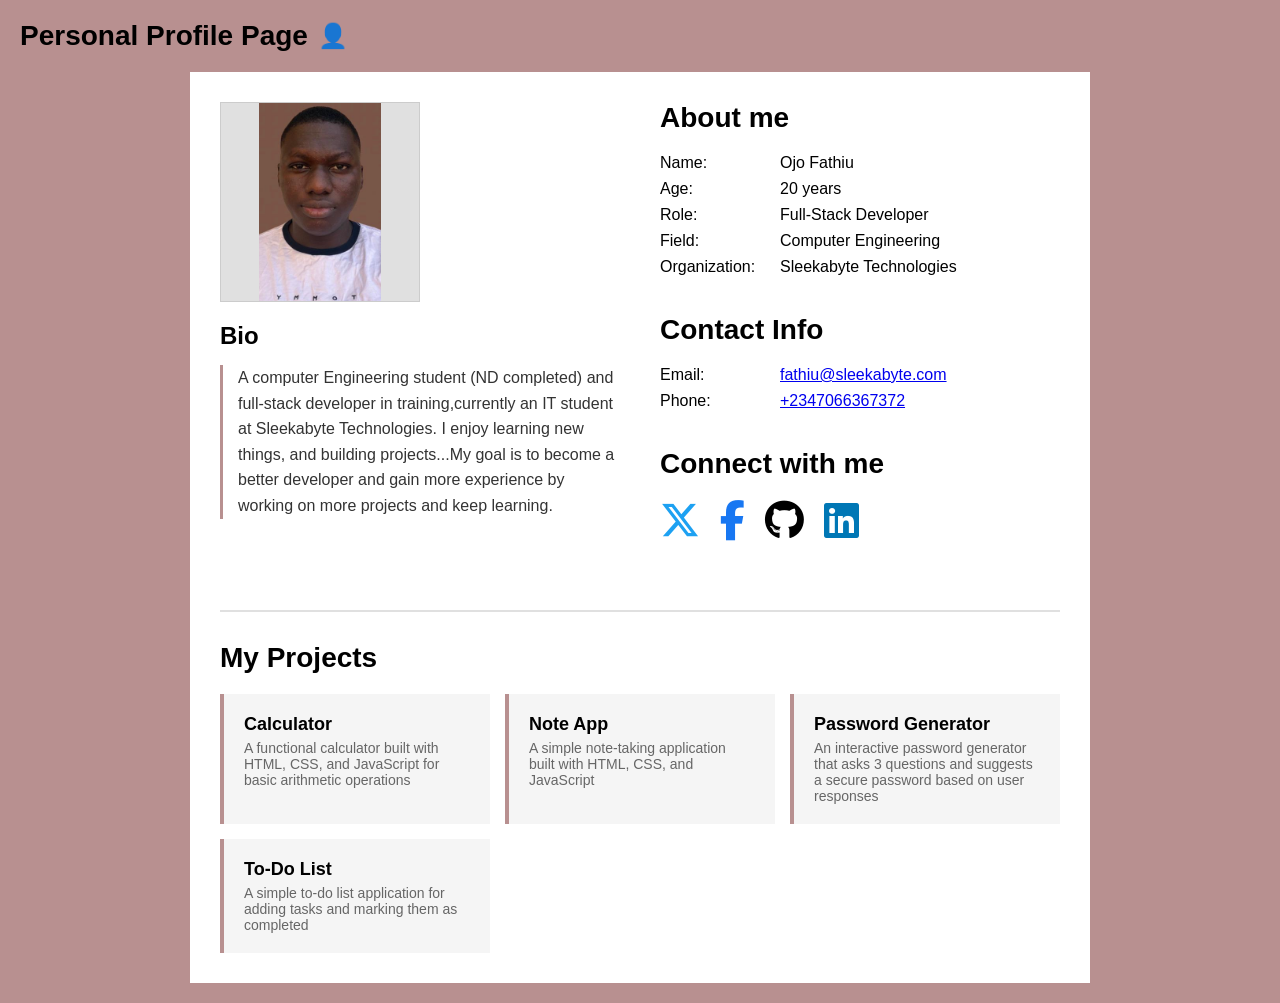
==== index.html @ 674bb8d2 "Initial commit" ====
<!DOCTYPE html>
<html lang="en">
<head>
    <meta charset="UTF-8">
    <meta name="viewport" content="width=device-width, initial-scale=1.0">
    <title>Personal Profile Page</title>
    <link rel="stylesheet" href="https://cdnjs.cloudflare.com/ajax/libs/font-awesome/6.4.0/css/all.min.css">
    <link rel="stylesheet" href="style.css">
</head>
<body>
    <div class="header">
        <h1>Personal Profile Page</h1>
        <span class="header-icon">👤</span>
    </div>

    <div class="container">
        <div class="left-column">
            <div class="profile-image">
                <img src="image.png" alt="Profile Picture">
            </div>
            
            <div class="bio-section">
                <h2>Bio</h2>
                <div class="bio-content">
                    <p>A computer Engineering student (ND completed) and full-stack developer in training,currently an IT student at Sleekabyte Technologies. I enjoy learning new things, and building projects...My goal is to become a better developer and gain more experience by working on more projects and keep learning.</p>
                </div>
            </div>
        </div>

        <div class="right-column">
            <div class="section">
                <h2>About me</h2>
                <div class="info-row">
                    <span class="info-label">Name:</span>
                    <span class="info-value">Ojo Fathiu</span>
                </div>
                <div class="info-row">
                    <span class="info-label">Age:</span>
                    <span class="info-value">20 years</span>
                </div>
                <div class="info-row">
                    <span class="info-label">Role:</span>
                    <span class="info-value">Full-Stack Developer</span>
                </div>
                <div class="info-row">
                    <span class="info-label">Field:</span>
                    <span class="info-value">Computer Engineering</span>
                </div>
                <div class="info-row">
                    <span class="info-label">Organization:</span>
                    <span class="info-value">Sleekabyte Technologies</span>
                </div>
            </div>

            <div class="section">
                <h2>Contact Info</h2>
                <div class="info-row">
                    <span class="info-label">Email:</span>
                    <a href="mailto:fathiu@sleekabyte.com" class="info-value contact-link">fathiu@sleekabyte.com</a>
                </div>
                <div class="info-row">
                    <span class="info-label">Phone:</span>
                    <a href="tel:+2347066367372" class="info-value contact-link">+2347066367372</a>
                </div>
            </div>

            <div class="section">
                <h2>Connect with me</h2>
                <div class="social-icons">
                    <i class="fab fa-x-twitter social-icon" onclick="openSocial('twitter')"></i>
                    <i class="fab fa-facebook-f social-icon" onclick="openSocial('facebook')"></i>
                    <i class="fab fa-github social-icon" onclick="openSocial('github')"></i>
                    <i class="fab fa-linkedin social-icon" onclick="openSocial('linkedin')"></i>
                </div>
            </div>
        </div>

        <div class="portfolio-section">
            <h2>My Projects</h2>
            <div class="project-list" id="projectList"></div>
        </div>
    </div>

    <div id="projectModal" class="modal" onclick="closeModal(event)">
        <div class="modal-content" onclick="event.stopPropagation()">
            <span class="close-btn" onclick="closeModal()">&times;</span>
            <h3 class="modal-title" id="modalTitle"></h3>
            <p id="modalDesc"></p>
            <a id="modalLink" href="#" target="_blank" class="modal-link">View Project</a>
        </div>
    </div>

    <script src="script.js"></script>
</body>
</html>
---- style.css ----
* {
    margin: 0;
    padding: 0;
    box-sizing: border-box;
}

body {
    font-family: Arial, sans-serif;
    background-color: #b89090;
    padding: 20px;
}

.header {
    display: flex;
    align-items: center;
    gap: 10px;
    margin-bottom: 20px;
}

.header h1 {
    font-size: 28px;
    color: #000;
}

.header-icon {
    font-size: 24px;
}

.container {
    max-width: 900px;
    margin: 0 auto;
    background-color: #fff;
    padding: 30px;
    display: grid;
    grid-template-columns: 1fr 1fr;
    gap: 40px;
}

.left-column {
    display: flex;
    flex-direction: column;
    gap: 20px;
}

.profile-image {
    width: 200px;
    height: 200px;
    background-color: #e0e0e0;
    display: flex;
    align-items: center;
    justify-content: center;
    border: 1px solid #ccc;
}

.profile-image svg {
    width: 150px;
    height: 150px;
}

.profile-image img {
    width: 100%;
    height: 100%;
    object-fit: contain;
}

.bio-section h2 {
    font-size: 24px;
    margin-bottom: 15px;
    color: #000;
}

.bio-content {
    border-left: 3px solid #b89090;
    padding-left: 15px;
    color: #333;
    line-height: 1.6;
}

.right-column {
    display: flex;
    flex-direction: column;
    gap: 30px;
}

.section h2 {
    font-size: 28px;
    margin-bottom: 20px;
    color: #000;
}

.info-row {
    display: flex;
    margin-bottom: 8px;
}

.info-label {
    width: 120px;
    font-weight: normal;
    color: #000;
}

.info-value {
    color: #000;
}

.contact-link {
    color: #0000ee;
    text-decoration: underline;
}

.social-icons {
    display: flex;
    gap: 20px;
    margin-top: 10px;
}

.social-icon {
    font-size: 40px;
    cursor: pointer;
    transition: transform 0.2s;
}

.social-icon:hover {
    transform: scale(1.1);
}

.fa-x-twitter { color: #1DA1F2; }
.fa-facebook-f { color: #1877F2; }
.fa-github { color: #000; }
.fa-linkedin { color: #0077B5; }

.portfolio-section {
    margin-top: 30px;
    padding-top: 30px;
    border-top: 2px solid #e0e0e0;
    grid-column: 1 / -1;
}

.portfolio-section h2 {
    font-size: 28px;
    margin-bottom: 20px;
    color: #000;
}

.project-list {
    display: grid;
    grid-template-columns: repeat(auto-fit, minmax(250px, 1fr));
    gap: 15px;
}

.project-item {
    background-color: #f5f5f5;
    padding: 20px;
    border-left: 4px solid #b89090;
    cursor: pointer;
    transition: all 0.3s;
}

.project-item:hover {
    background-color: #e8e8e8;
    transform: translateX(10px);
}

.project-name {
    font-size: 18px;
    font-weight: bold;
    color: #000;
    margin-bottom: 5px;
}

.project-desc {
    font-size: 14px;
    color: #666;
}

.modal {
    display: none;
    position: fixed;
    top: 0;
    left: 0;
    width: 100%;
    height: 100%;
    background-color: rgba(0,0,0,0.7);
    z-index: 1000;
}

.modal-content {
    background-color: #fff;
    margin: 10% auto;
    padding: 30px;
    width: 80%;
    max-width: 500px;
    position: relative;
    border-radius: 5px;
}

.close-btn {
    position: absolute;
    top: 10px;
    right: 20px;
    font-size: 30px;
    cursor: pointer;
}

.modal-title {
    font-size: 24px;
    margin-bottom: 15px;
}

.modal-link {
    display: inline-block;
    margin-top: 15px;
    padding: 10px 20px;
    background-color: #b89090;
    color: #fff;
    text-decoration: none;
    border-radius: 3px;
}

.modal-link:hover {
    background-color: #a08080;
}

@media (max-width: 768px) {
    .container {
        grid-template-columns: 1fr;
    }
}
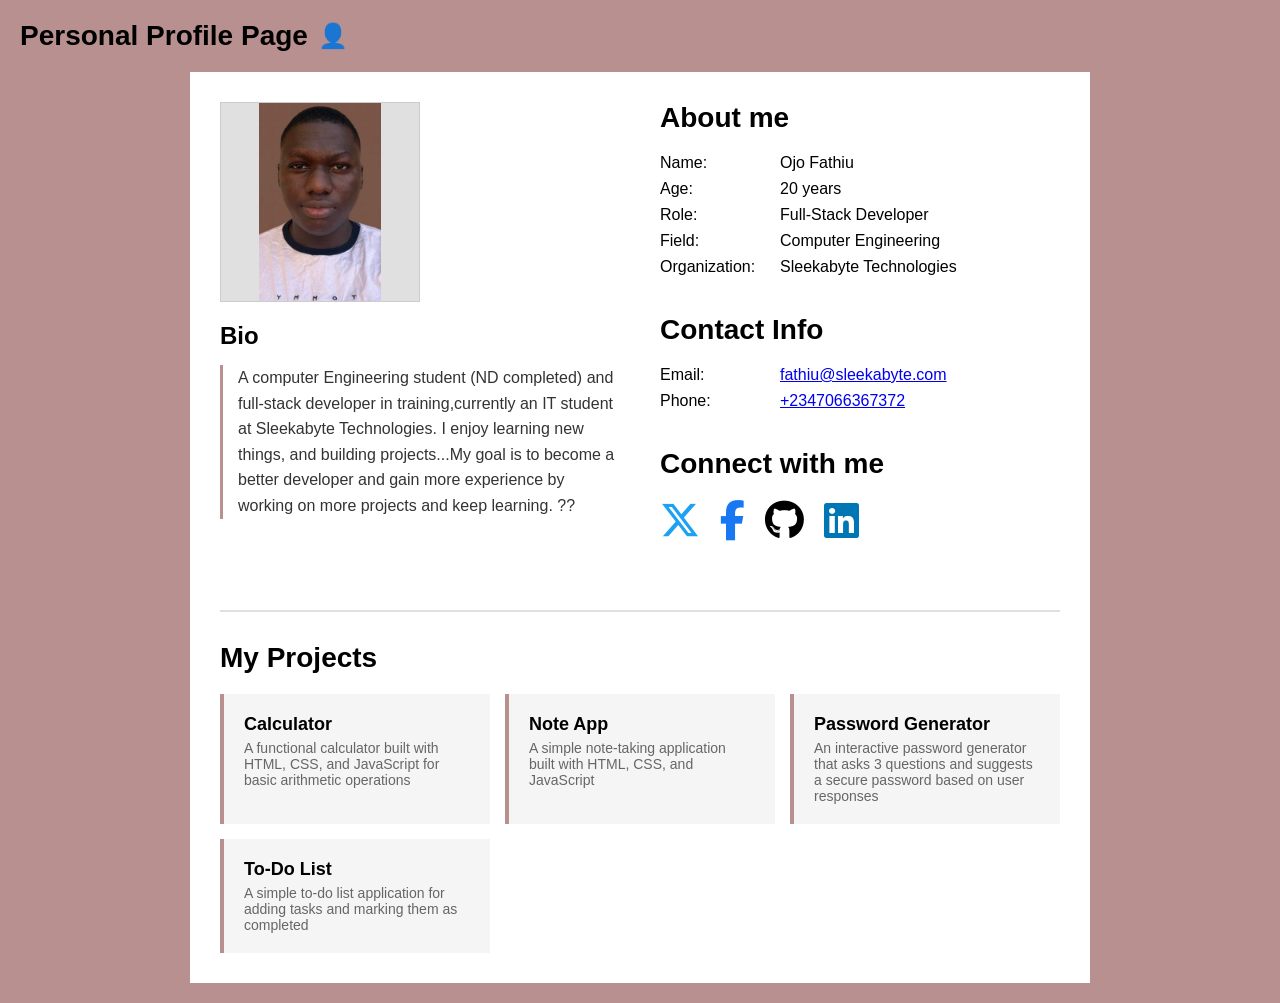
==== commit 69d1c291: "Initial commit" ====
--- a/index.html
+++ b/index.html
@@ -22,11 +22,10 @@
             <div class="bio-section">
                 <h2>Bio</h2>
                 <div class="bio-content">
-                    <p>A computer Engineering student (ND completed) and full-stack developer in training,currently an IT student at Sleekabyte Technologies. I enjoy learning new things, and building projects...My goal is to become a better developer and gain more experience by working on more projects and keep learning.</p>
+                    <p>A computer Engineering student (ND completed) and full-stack developer in training,currently an IT student at Sleekabyte Technologies. I enjoy learning new things, and building projects...My goal is to become a better developer and gain more experience by working on more projects and keep learning. ??</p>
                 </div>
             </div>
         </div>
-
         <div class="right-column">
             <div class="section">
                 <h2>About me</h2>
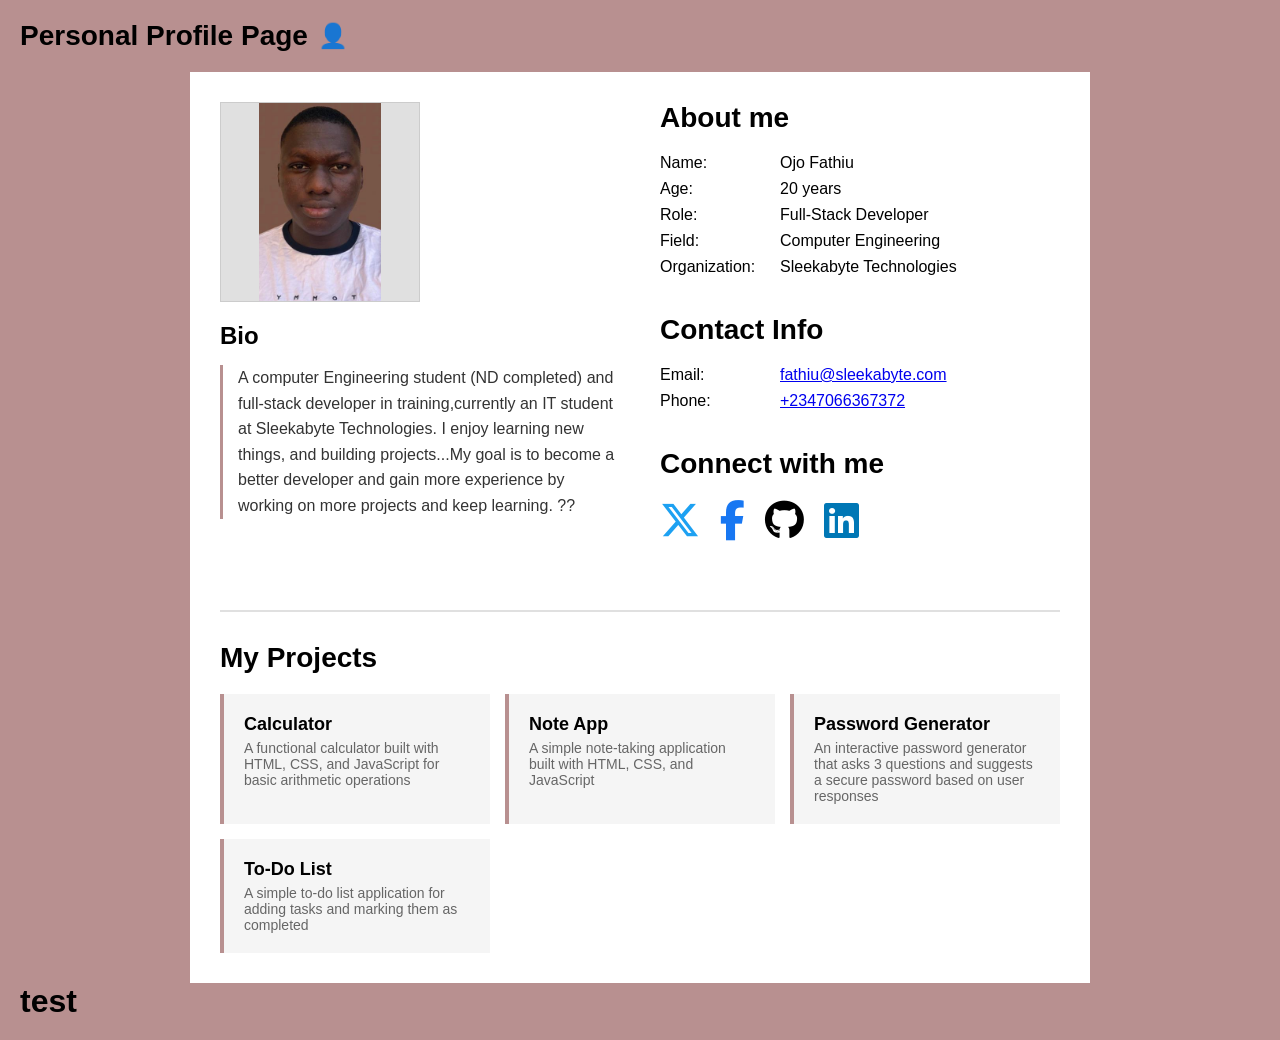
==== commit 23748024: "added new task" ====
--- a/index.html
+++ b/index.html
@@ -91,4 +91,5 @@
 
     <script src="script.js"></script>
 </body>
+<h1>test</h1>
 </html>
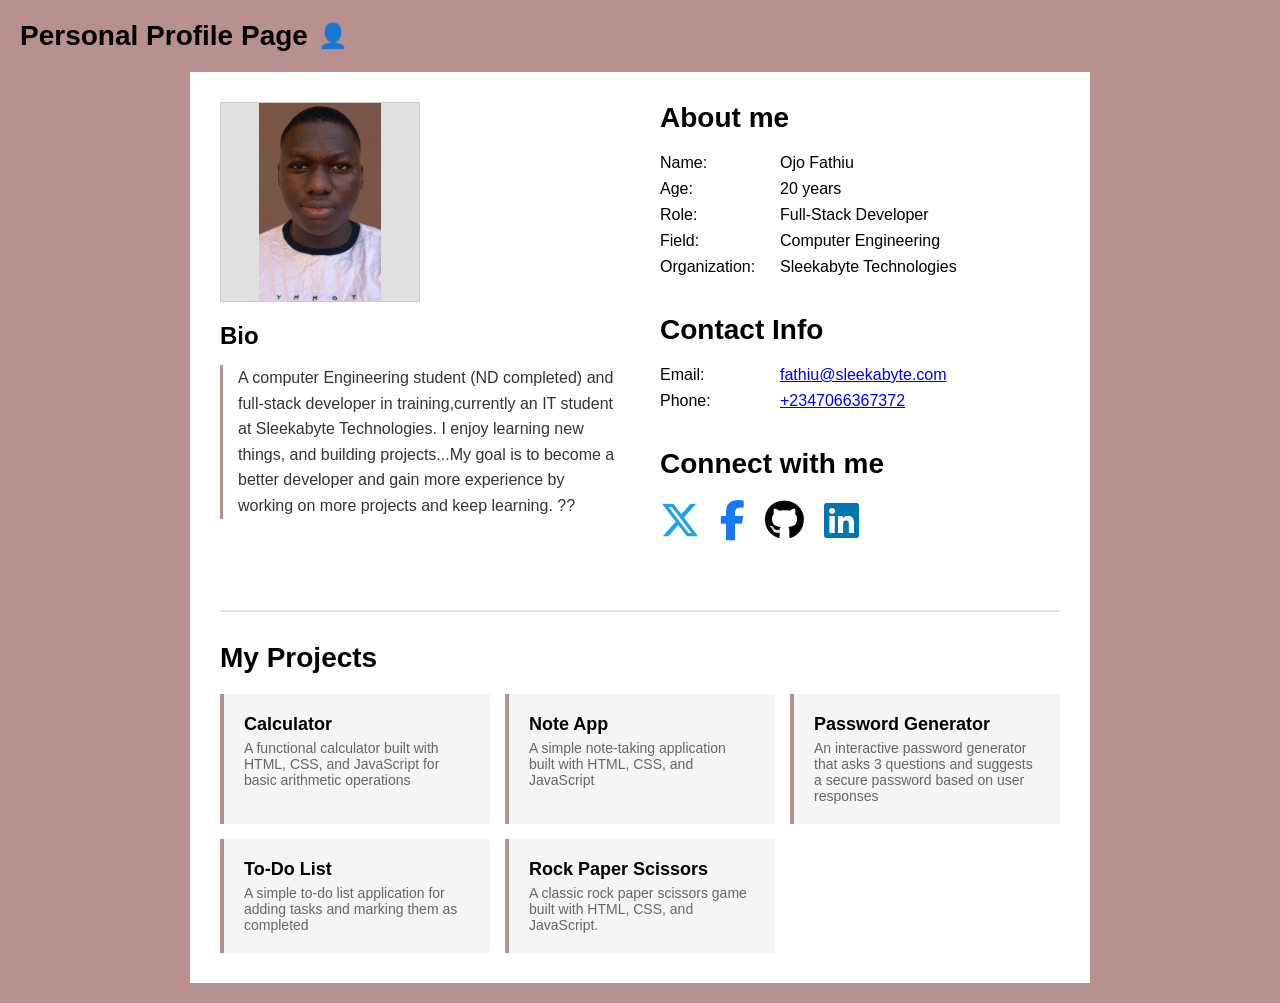
==== commit 199a95a0: "added the rock paper scissors project" ====
--- a/index.html
+++ b/index.html
@@ -91,5 +91,4 @@
 
     <script src="script.js"></script>
 </body>
-<h1>test</h1>
 </html>
